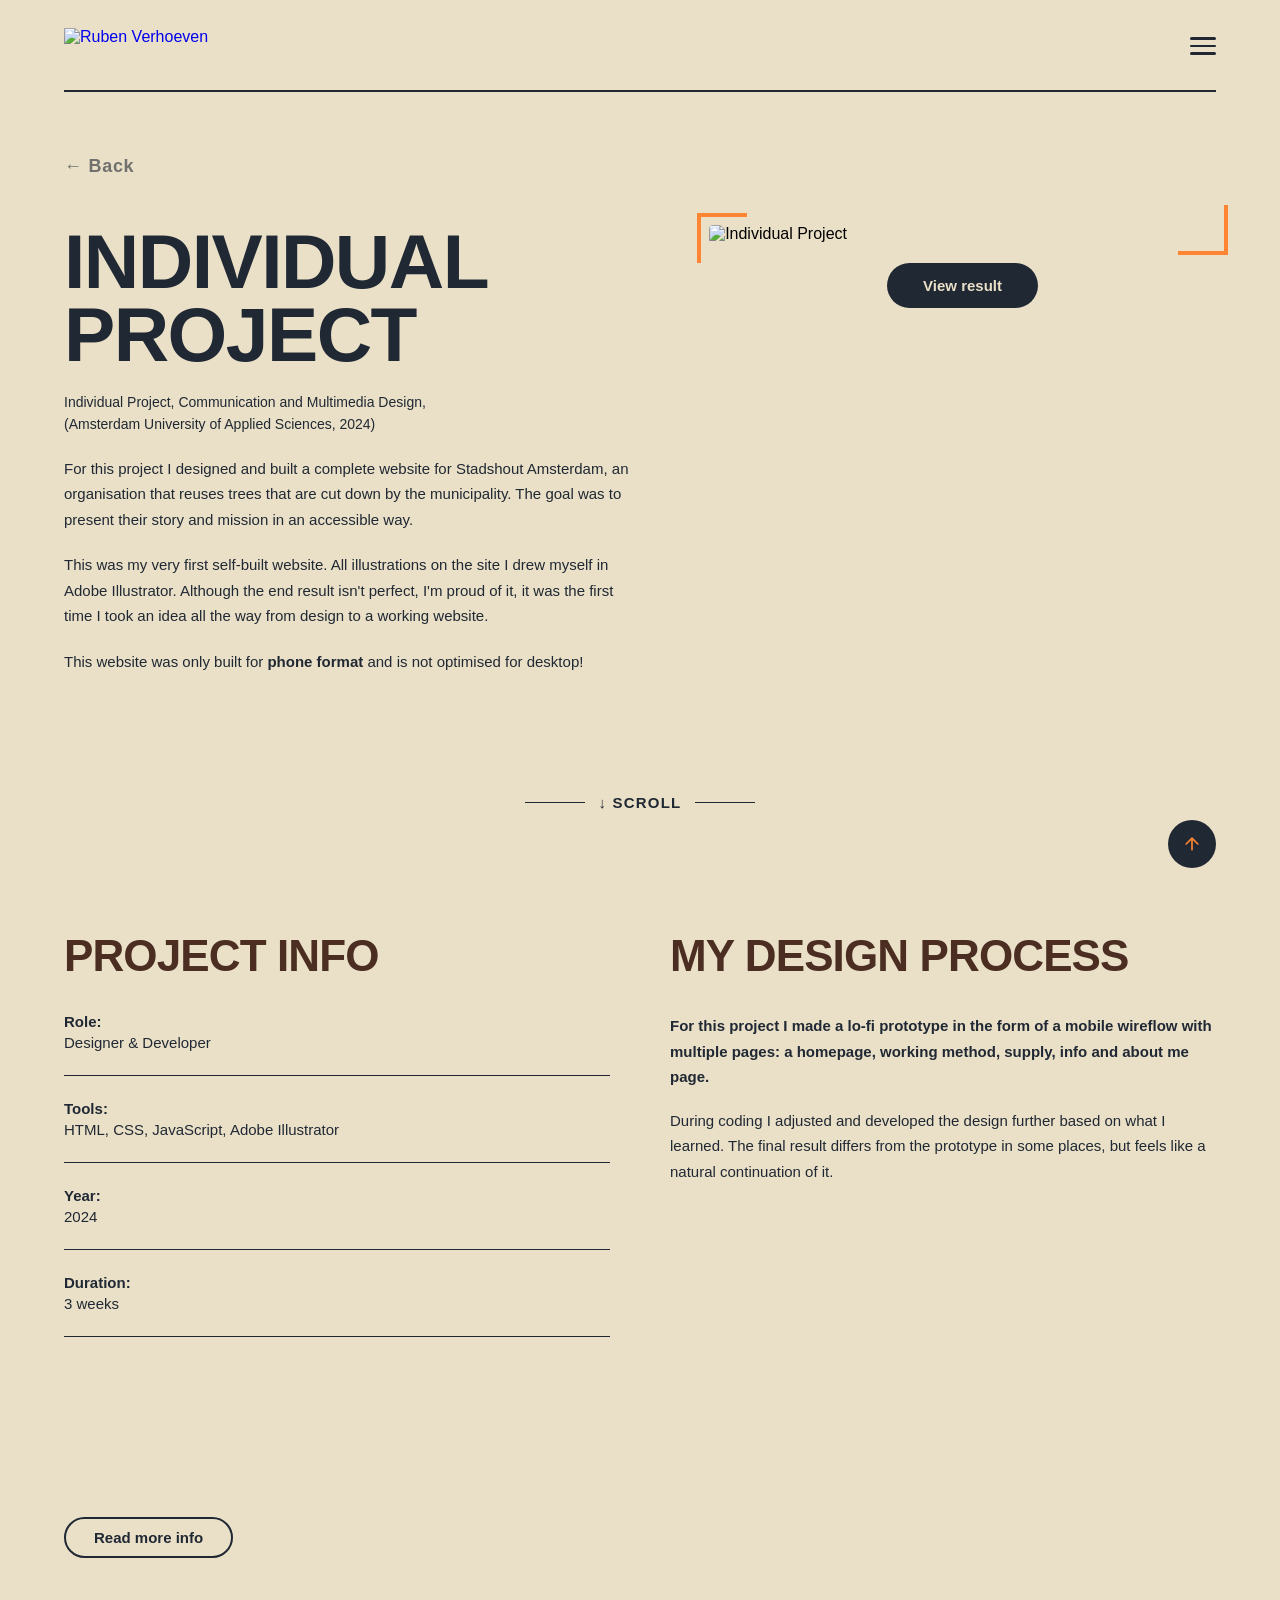
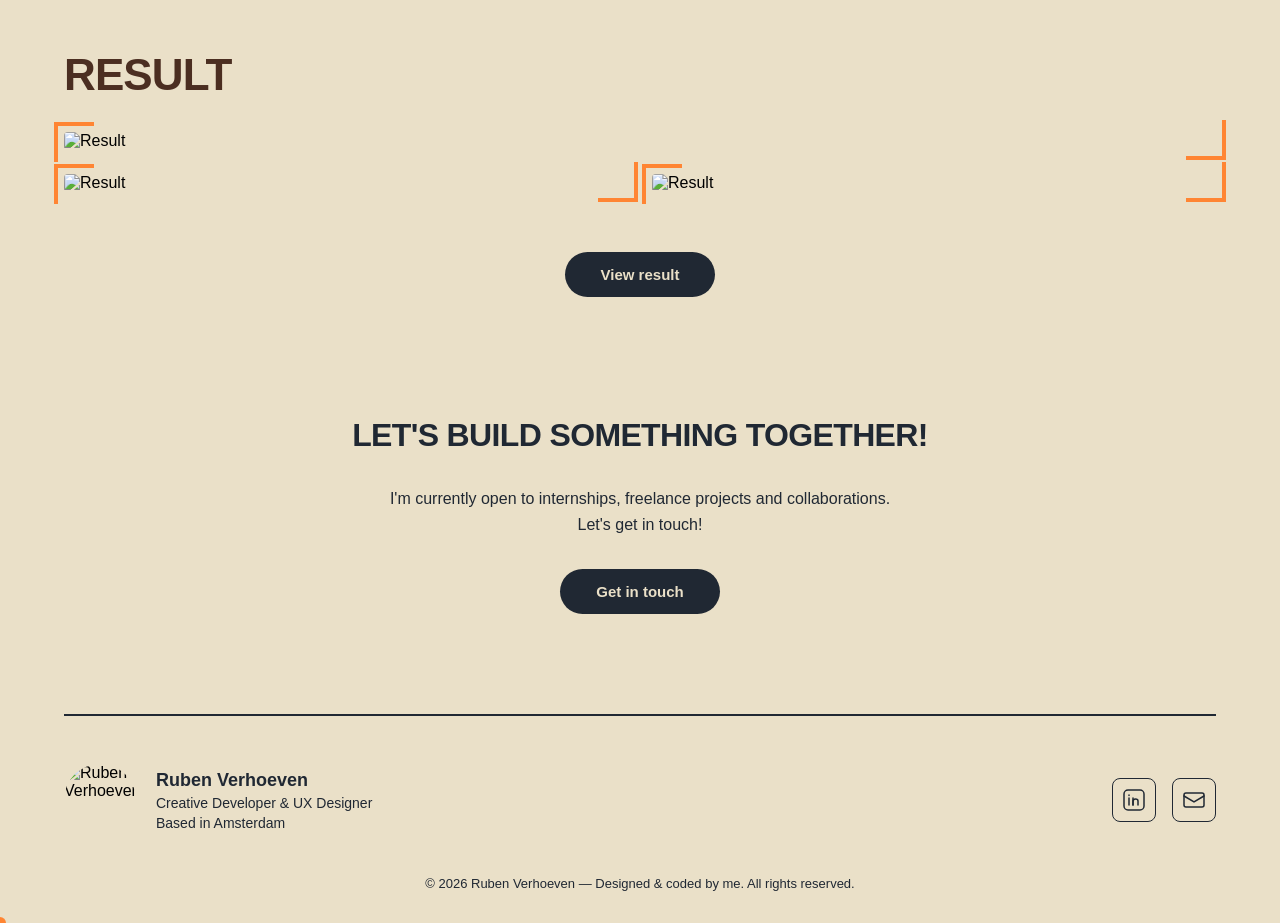
==== individueel.html @ 5327965a "Add files via upload" ====
<!DOCTYPE html>
<html lang="en">
<head>
    <meta charset="UTF-8">
    <meta name="viewport" content="width=device-width, initial-scale=1.0">
    <title>Portfolio Ruben Verhoeven</title>
    <link rel="stylesheet" href="style.css" />
    <link rel="stylesheet" href="individueel.css" />
</head>
<body>
    <div class="container">
        <header class="site-header">
            <a href="index.html" class="header-logo">
                <img src="images/portfolio-ruben-logo.png" alt="Ruben Verhoeven" />
            </a>
            <button class="hamburger" aria-label="Menu" id="hamburger">
                <span></span>
                <span></span>
                <span></span>
            </button>
        </header>
        <nav class="nav-overlay" id="navOverlay">
            <span class="nav-vertical-name">Ruben Verhoeven</span>
            <ul class="nav-links">
                <li><a href="index.html">HOME</a></li>
                <li><a href="work.html">WORK</a></li>
                <li><a href="about.html">ABOUT ME</a></li>
                <li><a href="contact.html">CONTACT</a></li>
            </ul>
            <div class="nav-socials">
                <a href="https://www.linkedin.com/in/ruben-verhoeven-147419371/" target="_blank">LinkedIn</a>
                <a href="mailto:rubenverhoeven2402@gmail.com">Email</a>
            </div>
            <p class="nav-footer">© 2026 Ruben Verhoeven — Designed & coded by me. All rights reserved.</p>
        </nav>
        <main>
            <a href="work.html" class="back-btn">← Back</a>

            <section class="project-hero">
                <div class="project-hero-left">
                    <h1 class="project-title-main">INDIVIDUAL PROJECT</h1>
                    <p class="project-school">Individual Project, Communication and Multimedia Design,<br>(Amsterdam University of Applied Sciences, 2024)</p>
                    <p class="project-desc">For this project I designed and built a complete website for Stadshout Amsterdam, an organisation that reuses trees that are cut down by the municipality. The goal was to present their story and mission in an accessible way.</p>
                    <p class="project-desc">This was my very first self-built website. All illustrations on the site I drew myself in Adobe Illustrator. Although the end result isn't perfect, I'm proud of it, it was the first time I took an idea all the way from design to a working website.</p>
                    <p class="project-desc">This website was only built for <strong>phone format</strong> and is not optimised for desktop!</p>
                </div>
                <div class="project-hero-right">
                    <div class="project-img-wrapper">
                        <img src="images/houtbaar-bovenste.png" alt="Individual Project" class="project-main-img" />
                    </div>
                    <a href="https://rubenverhoeven.github.io/Houtbaar_/index.html" target="_blank" class="project-view-btn">View result</a>
                </div>
            </section>

            <div class="scroll-hint">↓ Scroll</div>

            <section class="project-info-grid">
                <div class="project-info-left">
                    <h2 class="project-section-title">PROJECT INFO</h2>
                    <div class="project-info-list">
                        <div class="project-info-item">
                            <span class="project-info-label">Role:</span>
                            <span class="project-info-value">Designer & Developer</span>
                        </div>
                        <div class="project-info-item">
                            <span class="project-info-label">Tools:</span>
                            <span class="project-info-value">HTML, CSS, JavaScript, Adobe Illustrator</span>
                        </div>
                        <div class="project-info-item">
                            <span class="project-info-label">Year:</span>
                            <span class="project-info-value">2024</span>
                        </div>
                        <div class="project-info-item">
                            <span class="project-info-label">Duration:</span>
                            <span class="project-info-value">3 weeks</span>
                        </div>
                    </div>
                </div>
                <div class="project-info-right">
                    <h2 class="project-section-title">MY DESIGN PROCESS</h2>
                    <p class="project-process-sub">For this project I made a lo-fi prototype in the form of a mobile wireflow with multiple pages: a homepage, working method, supply, info and about me page.</p>
                    <br>
                    <p class="project-process-sub" style="font-weight: 400;">During coding I adjusted and developed the design further based on what I learned. The final result differs from the prototype in some places, but feels like a natural continuation of it.</p>
                </div>
            </section>

            <section class="project-barcode">
                <div class="barcode-wrap">
                    <img src="images/barcode.png" alt="" class="barcode-img" />
                </div>
            </section>

            <button class="toggle-btn" data-target="more-info-content" data-open="Read more info" data-close="Hide more info">Read more info</button>
            <div class="collapsible" id="more-info-content">
                <section class="project-more-info">
                    <h2 class="project-section-title">MORE INFO</h2>
                    <div class="project-more-content">
                        <h3 class="project-more-subtitle">About Stadshout Amsterdam</h3>
                        <p class="project-more-text">Stadshout Amsterdam is an organisation that reuses trees cut down by the municipality or private individuals. Instead of treating the wood as waste, they process it into sustainable products, from furniture to building materials. This way they contribute to a circular and local economy within the city.</p>

                        <h3 class="project-more-subtitle">Illustrations</h3>
                        <p class="project-more-text">All illustrations on the website I made myself in Adobe Illustrator. From icons to decorative elements, everything was hand-drawn and tailored to the style and story of Stadshout.</p>

                        <h3 class="project-more-subtitle">Lo-fi prototype</h3>
                        <p class="project-more-text">Before I started coding I made a lo-fi prototype. In it I worked out the structure of the different pages: homepage, working method, supply, info and about me. During coding I deviated from the prototype in some places because I gained new insights and developed the design further.</p>
                        <img src="images/individueel-lofi.png" alt="Lo-fi prototype" class="prototype-img" />
                    </div>
                </section>
            </div>      

            <section class="project-result">
                <h2 class="project-section-title">RESULT</h2>
                <div class="project-result-grid">
                    <div class="project-result-img-wrapper result-large">
                        <img src="images/houtbaar-bovenste.png" alt="Result" class="project-result-img" />
                    </div>
                    <div class="project-result-img-wrapper result-small">
                        <img src="images/houtbaar-links.png" alt="Result" class="project-result-img" />
                    </div>
                    <div class="project-result-img-wrapper result-small">
                        <img src="images/houtbaar-rechts.png" alt="Result" class="project-result-img" />
                    </div>
                </div>
                <div class="project-result-btn-wrap">
                    <a href="JOUW-LINK-HIER" target="_blank" class="project-view-btn">View result</a>
                </div>
            </section>

            <section class="cta-section">
                <h2 class="cta-title">Let's build something together!</h2>
                <p class="cta-sub">I'm currently open to internships, freelance projects and collaborations. <br> Let's get in touch!</p>
                <a href="contact.html" class="cta-button">Get in touch</a>
            </section>
        </main>
        <footer class="site-footer">
            <div class="footer-top">
                <div class="footer-profile">
                    <img src="images/profielfoto.jpg" alt="Ruben Verhoeven" class="footer-avatar" />
                    <div class="footer-info">
                        <span class="footer-name">Ruben Verhoeven</span>
                        <span class="footer-role">Creative Developer & UX Designer</span>
                        <span class="footer-location">Based in Amsterdam</span>
                    </div>
                </div>
                <div class="footer-socials">
                    <a href="https://www.linkedin.com/in/ruben-verhoeven-147419371/" target="_blank" class="social-icon" aria-label="LinkedIn">
                        <svg width="24" height="24" viewBox="0 0 24 24" fill="none" xmlns="http://www.w3.org/2000/svg">
                            <rect x="2" y="2" width="20" height="20" rx="4" stroke="#202833" stroke-width="1.5"/>
                            <path d="M7 10v7M7 7v.5" stroke="#202833" stroke-width="1.5" stroke-linecap="round"/>
                            <path d="M11 17v-3.5c0-1.5 1-2.5 2.5-2.5S16 11 16 13v4" stroke="#202833" stroke-width="1.5" stroke-linecap="round"/>
                            <path d="M11 10v7" stroke="#202833" stroke-width="1.5" stroke-linecap="round"/>
                        </svg>
                    </a>
                    <a href="mailto:rubenverhoeven2402@gmail.com" class="social-icon" aria-label="Email">
                        <svg width="24" height="24" viewBox="0 0 24 24" fill="none" xmlns="http://www.w3.org/2000/svg">
                            <rect x="2" y="5" width="20" height="14" rx="2" stroke="#202833" stroke-width="1.5"/>
                            <path d="M2 8l10 6 10-6" stroke="#202833" stroke-width="1.5" stroke-linecap="round"/>
                        </svg>
                    </a>
                </div>
            </div>
            <div class="footer-bottom">
                <p>© 2026 Ruben Verhoeven — Designed & coded by me. All rights reserved.</p>
            </div>
        </footer>
        <a href="#" class="back-to-top" aria-label="Back to top">
            <svg width="20" height="20" viewBox="0 0 24 24" fill="none" xmlns="http://www.w3.org/2000/svg">
                <path d="M12 19V5M5 12l7-7 7 7" stroke="#EAE0C8" stroke-width="2" stroke-linecap="round" stroke-linejoin="round"/>
            </svg>
        </a>
    </div>
    <div class="cursor" id="cursor"></div>
    <script src="script.js"></script>
</body>
</html>
---- style.css ----
@font-face {
  font-family: 'Manrope';
  src: url('fonts/Manrope-VariableFont_wght.ttf') format('truetype');
  font-weight: 100 900;
}

@font-face {
  font-family: 'Neue Montreal';
  src: url('fonts/neue-montreal-bold.otf') format('opentype');
  font-weight: 900;
}

@font-face {
  font-family: 'Playfair Display';
  src: url('fonts/PlayfairDisplay-Italic-VariableFont_wght.ttf') format('truetype');
  font-weight: 100 900;
  font-style: italic;
}

@font-face {
  font-family: 'Playfair Display';
  src: url('fonts/PlayfairDisplay-VariableFont_wght.ttf') format('truetype');
  font-weight: 100 900;
  font-style: normal;
}

.cta-button,
.btn-filled,
.btn-outline,
.social-icon,
.back-to-top,
.contact-row,
.project-card,
.nav-links a,
.nav-socials a,
.project-view-btn,
.toggle-btn {
    transition: transform 0.2s ease;
}

.cta-button:hover,
.btn-filled:hover,
.btn-outline:hover,
.social-icon:hover,
.back-to-top:hover,
.project-view-btn:hover,
.toggle-btn:hover {
    transform: scale(1.05);
}

*, *::before, *::after {
  box-sizing: border-box;
  margin: 0;
  padding: 0;
}

body {
  background-color: #EAE0C8;
  font-family: 'Manrope', sans-serif;
  min-height: 100vh;
}

.container {
  max-width: 90%;
  margin: 0 auto;
}

.site-header {
  position: relative;
  display: flex;
  justify-content: space-between;
  align-items: center;
  padding: 28px 0;
}

.site-header::after {
  content: '';
  position: absolute;
  left: 0;
  right: 0;
  bottom: 0;
  height: 2px;
  background: #202833;
}

.header-logo {
    display: flex;
    align-items: center;
    text-decoration: none;
}

.header-logo img {
    height: 36px;
    width: auto;
}

button.hamburger {
    background: none;
    border: none;
    padding: 0;
}

.hamburger {
  display: flex;
  flex-direction: column;
  gap: 5px;
  cursor: pointer;
  position: relative;
  z-index: 1100;
}

.hamburger span {
  display: block;
  width: 26px;
  height: 2.5px;
  background: #202833;
  border-radius: 2px;
  transition: transform 0.35s cubic-bezier(0.23, 1, 0.32, 1), opacity 0.2s ease;
  transform-origin: center;
}

.hamburger.open span {
    background: #EAE0C8;
}

.hamburger.open span:nth-child(1) {
  transform: translateY(7.5px) rotate(45deg);
}

.hamburger.open span:nth-child(2) {
  opacity: 0;
  transform: scaleX(0);
}

.hamburger.open span:nth-child(3) {
  transform: translateY(-7.5px) rotate(-45deg);
}

main {
  padding: 40px 0 0;
}

.hero-title {
  display: flex;
  flex-direction: column;
  align-items: center;
  text-align: center;
  position: relative;
}

.h1-home {
  margin-top: 1.5em;
  display: flex;
  flex-direction: column;
  align-items: center;
  text-align: center;
  position: relative;
}

.title-big {
  font-family: 'Neue Montreal', sans-serif;
  font-size: clamp(90px, 13vw, 140px);
  font-weight: 700;
  color: #202833;
  text-transform: uppercase;
  letter-spacing: -0.02em;
  line-height: 0.93;
  width: 100%;
  text-align: center;
}

.title-overlay {
  font-family: 'Playfair Display', serif;
  font-style: italic;
  font-weight: 700;
  font-size: clamp(68px, 10vw, 108px);
  color: #FF8533;
  letter-spacing: -0.01em;
  line-height: 1;
  text-transform: none;
  text-align: center;
  position: absolute;
  top: 44.5%;
  left: 50%;
  transform: translate(-50%, -50%);
  white-space: nowrap;
}

/* SKILLS / FILTERS */
.skills-homepage {
  display: flex;
  justify-content: center;
  margin-top: 64px;
  gap: 64px;
  width: 100%; 
}

.pill {
  padding: 8px 32px;
  font-size: 17px;
  border-radius: 999px;
  font-weight: 700;
  border: 2px solid #202833;
  user-select: none;
  font-family: 'Neue Montreal', sans-serif;
}

.pill.filled {
  background-color: #202833;
  color: #EAE0C8;
}

.pill.outline {
  background-color: transparent;
  color: #202833;
}

.pill-hover-img {
  display: none;
}

.pill-follow-img {
  position: fixed;
  top: 0;
  left: 0;
  width: 340px;
  pointer-events: none;
  z-index: 9998;
  opacity: 0;
  transition: opacity 0.3s ease;
  transform: translate(-50%, -60%);
}

.pill-follow-img.visible {
  opacity: 1;
}

.pill-follow-img img {
  width: 100%;
  height: 220px;
  object-fit: cover;
  border-radius: 12px;
  display: block;
}

.scroll-hint {
  font-family: 'Neue Montreal', sans-serif;
  display: flex;
  align-items: center;
  justify-content: center;
  gap: 14px;
  margin: 140px 0 140px;
  font-size: 15px;
  font-weight: 600;
  letter-spacing: 0.08em;
  text-transform: uppercase;
  color: #202833;
}

.scroll-hint::before,
.scroll-hint::after {
  content: '';
  display: block;
  width: 60px;
  height: 1.5px;
  background: #202833;
}

h1 {
  font-family: 'Neue Montreal', sans-serif;
  font-size: 64px;
  font-weight: 700;
  color: #4B2E21;
  text-transform: uppercase;
  letter-spacing: -0.02em;
  padding-bottom: 16px;
}

h2 {
  font-family: 'Neue Montreal', sans-serif;
  font-size: 48px;
  font-weight: 700;
  color: #4B2E21;
  text-transform: uppercase;
  letter-spacing: -0.02em;
  padding-bottom: 32px;
}

/* SLIDER */
.slider-section {
  width: 100vw;
  margin-left: calc(-5%);
  overflow: hidden;
  margin-top: 20px;
  position: relative;
  padding: 16px 0;
}

.slider-section::before,
.slider-section::after {
  content: '';
  position: absolute;
  top: 0;
  bottom: 0;
  width: 180px;
  z-index: 2;
  pointer-events: none;
}

.slider-section::before {
  left: 0;
  background: linear-gradient(to right, #EAE0C8, transparent);
}

.slider-section::after {
  right: 0;
  background: linear-gradient(to left, #EAE0C8, transparent);
}

.slider-track {
  display: flex;
  gap: 16px;
  width: max-content;
  will-change: transform;    
  padding: 8px 0;
}

.slide img {
  height: 420px;
  width: auto;
  object-fit: contain;
  display: block;
  border-radius: 16px;
}

/* QUOTE */
.quote-section {
  padding: 100px 0;
  text-align: center;
}

.quote-text {
  font-family: 'Playfair Display', serif;
  font-style: normal;
  font-weight: 400;
  font-size: 32px;
  color: #202833;
  line-height: 1.4;
  margin: 0 auto;
}

/* CTA */
.cta-section {
  text-align: center;
  padding: 60px 0 100px;
}

.cta-title {
  font-family: 'Neue Montreal', sans-serif;
  font-size: 32px;
  font-weight: 700;
  color: #202833;
}

.cta-sub {
  font-family: 'Manrope', sans-serif;
  font-size: 16px;
  color: #202833;
  margin-bottom: 32px;
  line-height: 1.6;
}

.cta-button {
  display: inline-block;
  padding: 14px 36px;
  background-color: #202833;
  color: #EAE0C8;
  border-radius: 999px;
  font-family: 'Neue Montreal', sans-serif;
  font-weight: 700;
  font-size: 15px;
  text-decoration: none;
}

.site-footer {
  border-top: 2px solid #202833;
  padding: 48px 0 32px;
}

.footer-top {
  display: flex;
  justify-content: space-between;
  align-items: center;
  margin-bottom: 40px;
}

.footer-profile {
  display: flex;
  align-items: center;
  gap: 20px;
}

.footer-avatar {
  width: 72px;
  height: 72px;
  border-radius: 50%;
  object-fit: cover;
}

.footer-info {
  display: flex;
  flex-direction: column;
  gap: 4px;
}

.footer-name {
  font-family: 'Neue Montreal', sans-serif;
  font-weight: 700;
  font-size: 18px;
  color: #202833;
}

.footer-role,
.footer-location {
  font-family: 'Manrope', sans-serif;
  font-size: 14px;
  color: #202833;
}

.footer-socials {
  display: flex;
  gap: 16px;
  align-items: center;
}

.social-icon {
  display: flex;
  align-items: center;
  justify-content: center;
  width: 44px;
  height: 44px;
  border: 1.5px solid #202833;
  border-radius: 8px;
}

.footer-bottom {
  display: flex;
  justify-content: center;
  align-items: center;
}

.footer-bottom p {
  font-family: 'Manrope', sans-serif;
  font-size: 13px;
  color: #202833;
}

.back-to-top {
  position: fixed;
  bottom: 32px;
  right: calc(5%);
  display: flex;
  align-items: center;
  justify-content: center;
  width: 48px;
  height: 48px;
  background-color: #202833;
  border-radius: 50%;
  text-decoration: none;
  z-index: 999;
}

.back-to-top svg path {
  stroke: #FF8533;
}

.nav-overlay {
    position: fixed;
    top: 0;
    left: 0;
    width: 100%;
    height: 100%;
    background-color: #202833;
    z-index: 1000;
    display: flex;
    flex-direction: column;
    align-items: center;
    justify-content: center;
    clip-path: inset(0 0 0 100%);
    transition: clip-path 0.7s cubic-bezier(0.76, 0, 0.24, 1);
    pointer-events: none;
}

.nav-overlay.active {
    clip-path: inset(0 0 0 0%);
    pointer-events: all;
}

.nav-vertical-name {
    position: absolute;
    left: 0;
    top: 0;
    font-family: 'Playfair Display', serif;
    font-style: italic;
    font-weight: 700;
    font-size: 62px;
    color: #EAE0C8;
    writing-mode: vertical-lr;
    line-height: 1;
    height: 100%;
    display: flex;
    align-items: center;
    justify-content: center;
    padding-bottom: 0px;
    padding-left: 16px;;
}

.nav-links {
    list-style: none;
    text-align: center;
    display: flex;
    flex-direction: column;
    gap: 8px;
    margin-bottom: 48px;
}

.nav-links a {
    font-family: 'Neue Montreal', sans-serif;
    font-size: 48px;
    font-weight: 700;
    color: #EAE0C8;
    text-decoration: none;
    letter-spacing: -0.02em;
    transition: color 0.2s ease;
    position: relative;
}

.nav-links a::after {
    content: '';
    position: absolute;
    bottom: 0;
    left: 0;
    width: 100%;
    height: 3px;
    background-color: #FF8533;
    transform: scaleX(0);
    transform-origin: left;
    transition: transform 0.35s cubic-bezier(0.76, 0, 0.24, 1);
}

.nav-links a:hover::after {
    transform: scaleX(1);
}

.nav-links a:hover {
    color: #EAE0C8;
}

.nav-socials {
    display: flex;
    flex-direction: column;
    align-items: center;
    gap: 8px;
    margin-bottom: 48px;
}

.nav-socials a {
  font-family: 'Neue Montreal', sans-serif;
  font-size: 24px;
  font-weight: 700;
  color: #EAE0C8;
  text-decoration: none;
}

.nav-socials a:hover {
  color: #FF8533;
}

.nav-footer {
  position: absolute;
  bottom: 32px;
  font-family: 'Manrope', sans-serif;
  font-size: 13px;
  color: #EAE0C8;
  text-align: center;
  left: 50%;
  transform: translateX(-50%);
  width: 80%;
}

* {
  cursor: none;
}

.cursor {
  position: fixed;
  width: 12px;
  height: 12px;
  background-color: #FF8533;
  border-radius: 50%;
  pointer-events: none;
  z-index: 9999;
  transform: translate(-50%, -50%);
  transition: transform 0.15s ease, width 0.2s ease, height 0.2s ease;
}

.animate-in {
  opacity: 0;
  transform: translateY(30px);
  transition: opacity 0.7s ease, transform 0.7s ease;
}

.animate-in.visible {
  opacity: 1;
  transform: translateY(0);
}

.slide {
  display: block;
  border-radius: 16px;
  overflow: hidden;
  transition: transform 0.3s cubic-bezier(0.23, 1, 0.32, 1);
}

.slide:hover {
  transform: scale(1.05);
}

.title-overlay.animate-in {
  opacity: 0;
  transform: translate(-50%, -50%);
  transition: opacity 0.7s ease;
}

.title-overlay.animate-in.visible {
  opacity: 1;
  transform: translate(-50%, -50%);
}

.title-overlay {
  z-index: 1;
}

.toggle-btn {
  display: inline-flex;
  align-items: center;
  gap: 8px;
  font-family: 'Neue Montreal', sans-serif;
  font-weight: 700;
  font-size: 15px;
  color: #202833;
  background: none;
  border: 2px solid #202833;
  border-radius: 999px;
  padding: 10px 28px;
  cursor: none;
  margin-bottom: 32px;
  transition: transform 0.2s ease, background 0.2s ease, color 0.2s ease;
}

.toggle-btn:hover {
  background: #202833;
  color: #EAE0C8;
}

.collapsible {
  overflow: hidden;
  max-height: 0;
  transition: max-height 0.5s ease;
}

.collapsible.open {
  max-height: 9999px;
}

.btn-filled,
.btn-outline {
  transition: transform 0.2s ease;
}

.btn-filled:hover,
.btn-outline:hover {
  transform: scale(1.05);
}

.cta-button {
  display: inline-block;
  transition: transform 0.2s ease;
}

.cta-button:hover {
  transform: scale(1.05);
}

@media (max-width: 768px) {

    .container {
        max-width: 92%;
    }

    .header-logo img {
        height: 28px;
    }

    .h1-home {
        margin-top: 0.5em;
    }

    .title-big {
        font-size: clamp(48px, 12vw, 80px);
    }

    .title-overlay {
        font-size: clamp(36px, 9vw, 60px);
    }

    .skills-homepage {
        gap: 12px;
        flex-wrap: wrap;
        justify-content: center;
        margin-top: 40px;
    }

    .pill {
        padding: 6px 18px;
        font-size: 13px;
    }

    .scroll-hint {
        margin: 60px 0 60px;
    }

    h2 {
        font-size: 32px;
    }

    .slider-section {
        margin-left: calc(-4%);
    }

    .slide img {
        height: 260px;
    }

    .quote-section {
        padding: 60px 0;
    }

    .quote-text {
        font-size: 20px;
    }

    .cta-sub br {
        display: none;
    }

    .footer-top {
        flex-direction: column;
        gap: 24px;
        align-items: flex-start;
    }

    .nav-links a {
        font-size: 32px;
    }

    .nav-vertical-name {
        font-size: 40px;
    }

    .site-header {
        padding-top: 52px;
    }
}
---- individueel.css ----
.project-hero {
    display: flex;
    justify-content: space-between;
    align-items: flex-start;
    gap: 60px;
    padding: 48px 0 60px;
}

.project-hero-left {
    flex: 1;
    max-width: 50%;
    display: flex;
    flex-direction: column;
    gap: 20px;
}

.project-title-main {
    font-family: 'Neue Montreal', sans-serif;
    font-size: clamp(40px, 6vw, 80px);
    font-weight: 700;
    color: #202833;
    text-transform: uppercase;
    letter-spacing: -0.02em;
    line-height: 0.95;
    padding-bottom: 0;
}

.project-school {
    font-family: 'Manrope', sans-serif;
    font-size: 14px;
    color: #202833;
    line-height: 1.6;
    opacity: 0.7;
}

.project-desc {
    font-family: 'Manrope', sans-serif;
    font-size: 15px;
    color: #202833;
    line-height: 1.7;
}

.project-hero-right {
    flex-shrink: 0;
    width: 44%;
    display: flex;
    flex-direction: column;
    align-items: center;
    gap: 20px;
}

.project-img-wrapper {
    position: relative;
    width: 100%;
}

.project-img-wrapper::before {
    content: '';
    position: absolute;
    top: -12px;
    left: -12px;
    width: 50px;
    height: 50px;
    border-top: 4px solid #FF8533;
    border-left: 4px solid #FF8533;
}

.project-img-wrapper::after {
    content: '';
    position: absolute;
    bottom: -12px;
    right: -12px;
    width: 50px;
    height: 50px;
    border-bottom: 4px solid #FF8533;
    border-right: 4px solid #FF8533;
}

.project-main-img {
    width: 100%;
    height: 360px;
    object-fit: cover;
    display: block;
    border-radius: 4px;
}

.project-info-grid {
    display: grid;
    grid-template-columns: 1fr 1fr;
    gap: 60px;
    padding: 60px 0 100px;
}

.project-section-title {
    font-family: 'Neue Montreal', sans-serif;
    font-size: clamp(24px, 3.5vw, 44px);
    font-weight: 700;
    color: #4B2E21;
    text-transform: uppercase;
    letter-spacing: -0.02em;
    padding-bottom: 32px;
}

.project-info-list {
    display: flex;
    flex-direction: column;
    gap: 24px;
}

.project-info-item {
    display: flex;
    flex-direction: column;
    gap: 4px;
    padding-bottom: 24px;
    border-bottom: 1.5px solid #202833;
}

.project-info-label {
    font-family: 'Neue Montreal', sans-serif;
    font-weight: 700;
    font-size: 15px;
    color: #202833;
}

.project-info-value {
    font-family: 'Manrope', sans-serif;
    font-size: 15px;
    color: #202833;
}

.project-process-sub {
    font-family: 'Manrope', sans-serif;
    font-size: 15px;
    color: #202833;
    font-weight: 700;
    line-height: 1.7;
}

.project-barcode {
    padding: 40px 0;
    width: 100vw;
    margin-left: calc(-50vw + 50%);
    overflow: hidden;
}

.barcode-wrap {
    width: 70%;
    padding-left: calc(50vw - 50%);
}

.barcode-img {
    width: 100%;
    display: block;
}

.project-more-info {
    padding: 60px 0;
}

.project-more-subtitle {
    font-family: 'Neue Montreal', sans-serif;
    font-weight: 700;
    font-size: 22px;
    color: #202833;
    margin-bottom: 16px;
    margin-top: 32px;
}

.project-more-subtitle:first-child {
    margin-top: 0;
}

.project-more-content {
    max-width: 70%;
    display: flex;
    flex-direction: column;
    gap: 8px;
}

.project-more-text {
    font-family: 'Manrope', sans-serif;
    font-size: 15px;
    color: #202833;
    line-height: 1.7;
}

.project-result {
    padding: 60px 0 60px;
}

.project-result-grid {
    display: grid;
    grid-template-columns: 1fr 1fr;
    gap: 24px;
}

.result-large {
    grid-column: 1 / -1;
}

.result-small {
    grid-column: span 1;
}

.project-result-img-wrapper {
    position: relative;
}

.project-result-img-wrapper::before {
    content: '';
    position: absolute;
    top: -10px;
    left: -10px;
    width: 40px;
    height: 40px;
    border-top: 4px solid #FF8533;
    border-left: 4px solid #FF8533;
    z-index: 1;
}

.project-result-img-wrapper::after {
    content: '';
    position: absolute;
    bottom: -10px;
    right: -10px;
    width: 40px;
    height: 40px;
    border-bottom: 4px solid #FF8533;
    border-right: 4px solid #FF8533;
    z-index: 1;
}

.result-large .project-result-img {
    width: 100%;
    height: auto;
    object-fit: contain;
    display: block;
    border-radius: 4px;
}

.result-small .project-result-img {
    width: 100%;
    height: auto;
    object-fit: contain;
    display: block;
    border-radius: 4px;
}

.back-btn {
    display: inline-flex;
    align-items: center;
    font-family: 'Neue Montreal', sans-serif;
    font-weight: 700;
    color: #202833;
    text-decoration: none;
    letter-spacing: 0.04em;
    font-size: 18px;
    opacity: 0.6;
    transition: opacity 0.2s ease, transform 0.2s ease;
    margin-top: 24px;
}

.back-btn:hover {
    opacity: 1;
    transform: scale(1.05);
}

.back-btn.animate-in.visible {
    opacity: 0.6;
}

.back-btn.animate-in.visible:hover {
    opacity: 1;
    transform: scale(1.05);
}

.scroll-hint {
    margin: 60px 0 60px;
}

.project-view-btn {
    display: inline-flex;
    align-items: center;
    justify-content: center;
    padding: 14px 36px;
    background-color: #202833;
    color: #EAE0C8 !important;
    border-radius: 999px;
    font-family: 'Neue Montreal', sans-serif;
    font-weight: 700;
    font-size: 15px;
    text-decoration: none;
    transition: transform 0.2s ease;
}

.project-view-btn:hover {
    transform: scale(1.05);
}

.prototype-img {
    width: 100%;
    border-radius: 8px;
    margin-top: 16px;
}

.project-main-img {
    width: 100%;
    height: auto;
    object-fit: contain;
}

.project-result-btn-wrap {
    text-align: center;
    padding: 60px 0 0;
}

.cta-button {
  display: inline-block;
  transition: transform 0.2s ease;
}

.cta-button:hover {
  transform: scale(1.05);
}

@media (max-width: 768px) {

    .project-hero {
        flex-direction: column;
        gap: 40px;
        padding: 32px 0 40px;
    }

    .project-hero-left {
        max-width: 100%;
    }

    .project-hero-right {
        width: 100%;
    }

    .project-info-grid {
        grid-template-columns: 1fr;
        gap: 40px;
        padding: 40px 0 60px;
    }

    .breakdown-item {
        grid-template-columns: 1fr;
        gap: 24px;
    }

    .project-result-grid {
        grid-template-columns: 1fr;
    }

    .result-large,
    .result-small {
        grid-column: 1;
    }

    .project-more-content {
        max-width: 100%;
    }

    .breakdown-images {
        align-items: flex-start;
    }

    .breakdown-img {
        width: 100%;
    }
}
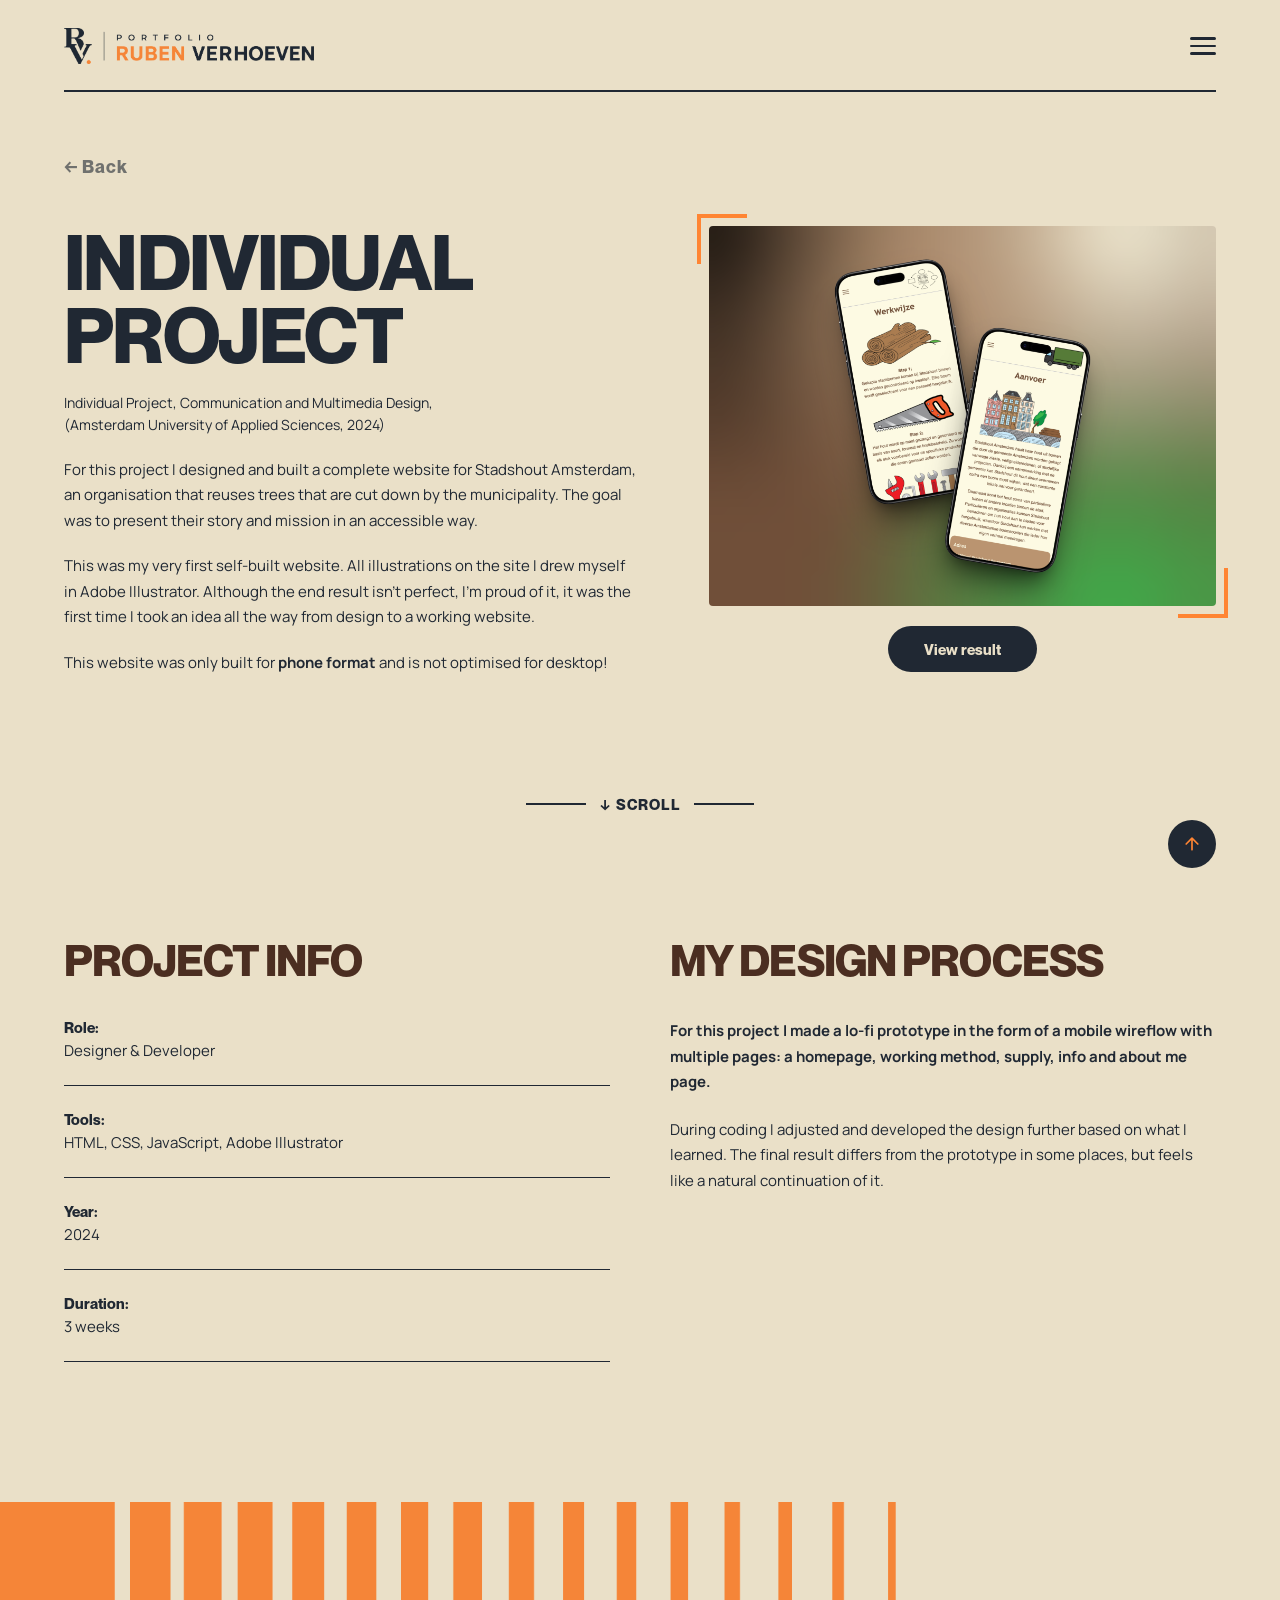
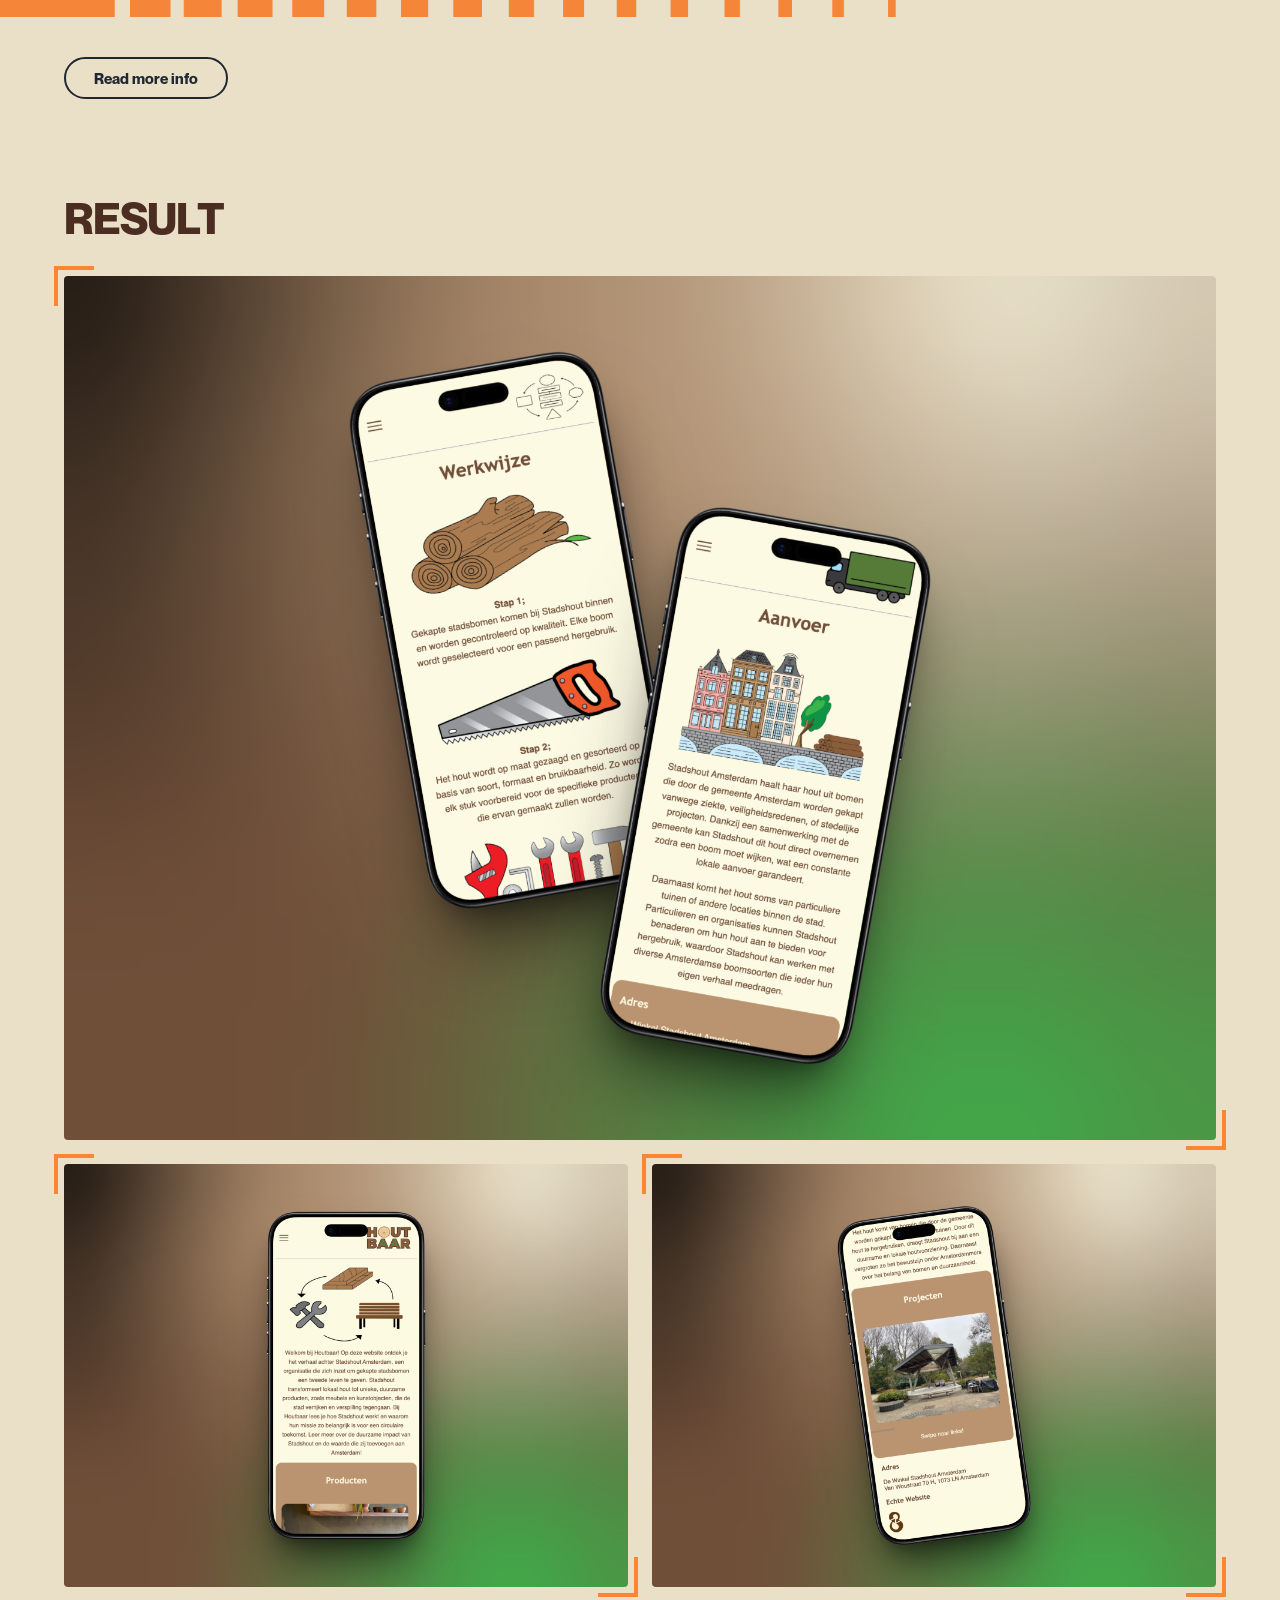
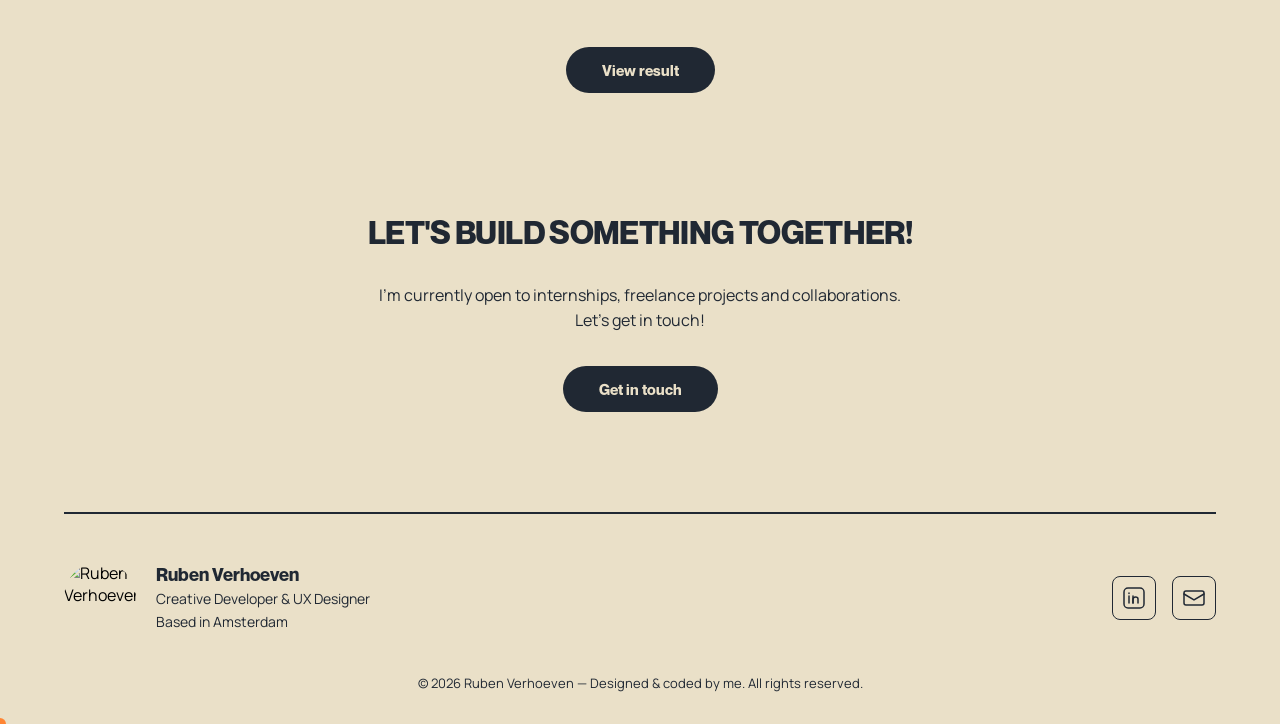
==== commit 4a096948: "Update individueel.html" ====
--- a/individueel.html
+++ b/individueel.html
@@ -122,7 +122,7 @@
                     </div>
                 </div>
                 <div class="project-result-btn-wrap">
-                    <a href="JOUW-LINK-HIER" target="_blank" class="project-view-btn">View result</a>
+                    <a href="https://rubenverhoeven.github.io/Houtbaar_/index.html" target="_blank" class="project-view-btn">View result</a>
                 </div>
             </section>
 
@@ -172,4 +172,4 @@
     <div class="cursor" id="cursor"></div>
     <script src="script.js"></script>
 </body>
-</html>+</html>
--- a/style.css
+++ b/style.css
@@ -769,6 +769,19 @@
     }
 
     .site-header {
-        padding-top: 52px;
-    }
-}+        padding-top: 28px;
+    }
+
+    .quote-text br {
+        display: none;
+    }
+
+    .footer-bottom {
+        padding-bottom: 40px;
+    }
+
+    .pill-follow-img,
+    .service-follow-img {
+        display: none !important;
+    }
+}
